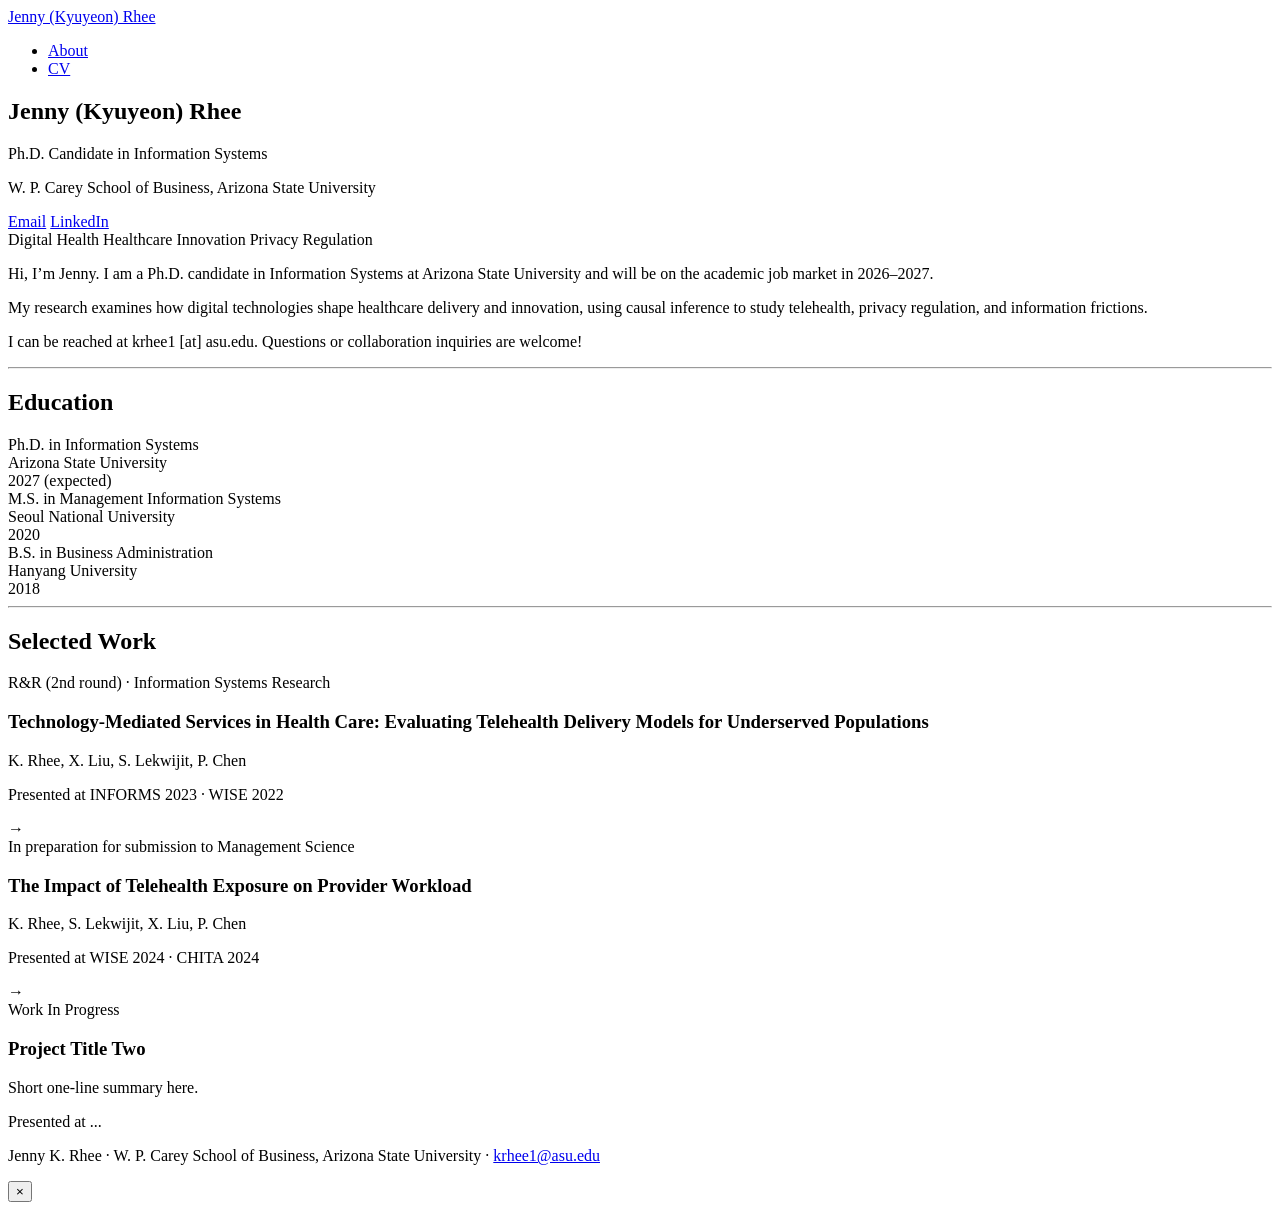
==== index.html @ c5460b73 "Update index.html update bio and contact" ====
<!DOCTYPE html>
<html lang="en">
<head>
  <meta charset="UTF-8" />
  <meta name="viewport" content="width=device-width, initial-scale=1.0" />
  <title>Jenny (Kyuyeon) Rhee</title>
  <meta name="description" content="Ph.D. candidate in Information Systems at Arizona State University. Research on digital health, causal inference, and healthcare innovation.">
  <link rel="preconnect" href="https://fonts.googleapis.com">
  <link rel="preconnect" href="https://fonts.gstatic.com" crossorigin>
  <link href="https://fonts.googleapis.com/css2?family=Inter+Tight:wght@400;500;600&display=swap" rel="stylesheet">
  <link rel="stylesheet" href="css/style.css" />
</head>



<body>

<!-- Navigation -->
<nav>
  <div class="nav-inner">
    <a href="index.html" class="nav-brand">Jenny (Kyuyeon) Rhee</a>
    <ul class="nav-links">
      <li><a href="index.html">About</a></li>
      <!-- <li><a href="research.html">Research</a></li> -->
      <li><a href="cv.html">CV</a></li>
    </ul>
  </div>
</nav>



<!-- Main Content -->
<main class="page-content">
  <div class="container">

    <!-- About -->
    <section class="home-hero fade-in" id="about">

      <!-- <div class="home-photo">
        <img src="not_yet.jpg" alt="Jenny" />
      </div> -->

      <div class="home-info">
        <h1>Jenny (Kyuyeon) Rhee</h1>
        <p class="title">Ph.D. Candidate in Information Systems</p>
        <p class="affiliation">W. P. Carey School of Business, Arizona State University</p>

        <div class="contact-links">
          <a href="mailto:krhee1@asu.edu"  target="_blank" rel="noopener noreferrer">Email</a>
	 <a href="https://www.linkedin.com/in/kyuyeon-jenny-rhee-9946321b9/" target="_blank" rel="noopener noreferrer">LinkedIn</a>
          <!-- <a href="https://scholar.google.com/" target="_blank" rel="noopener noreferrer">Google Scholar</a> -->
        </div>

	<div class="topic-chips">
	  <span class="chip">Digital Health</span>
	  <span class="chip">Healthcare Innovation</span>
	  <span class="chip">Privacy Regulation</span>
	</div>

        <p class="bio">
			Hi, I’m Jenny. I am a Ph.D. candidate in Information Systems at Arizona State University and will be on the academic job market in 2026–2027. 
        </p>

        <p class="bio">
			My research examines how digital technologies shape healthcare delivery and innovation, using causal inference to study telehealth, privacy regulation, and information frictions.
        </p>

        <p class="contact-note">I can be reached at krhee1 [at] asu.edu. Questions or collaboration inquiries are welcome!
        </p>

      </div>
     </section>

     <hr class="section-divider">

   <!-- Education -->
   <section class="education fade-in" id="education" style="animation-delay: 0.15s;">

   	<h2>Education</h2>

	<div class="edu-item">
	  <div class="edu-main">
	    <div class="edu-degree">Ph.D. in Information Systems</div>
	    <div class="edu-school">Arizona State University</div>
	  </div>
	  <div class="edu-year">2027 (expected)</div>
	</div>

	<div class="edu-item">
	  <div class="edu-main">
	    <div class="edu-degree">M.S. in Management Information Systems</div>
	    <div class="edu-school">Seoul National University</div>
	  </div>
	  <div class="edu-year">2020</div>
	</div>

	<div class="edu-item">
	  <div class="edu-main">
	    <div class="edu-degree">B.S. in Business Administration</div>
	    <div class="edu-school">Hanyang University</div>
	  </div>
	  <div class="edu-year">2018</div>
	</div>
   </section>
   <hr class="section-divider">


   <!--Selected Work-->

   <section class="selected-work fade-in" id="research" style="animation-delay: 0.3s;">
	<h2>Selected Work</h2>

	<div class="project-grid">
	
	  <article 
	    class="project-card"
	    tabindex="0"
	    role="button"
	    data-topline="R&amp;R (2nd round) · Information Systems Research"
	    data-title="Technology-Mediated Services in Health Care: Evaluating Telehealth Delivery Models for Underserved Populations"
	    data-authors="K. Rhee, X. Liu, S. Lekwijit, P. Chen"
	    data-venue="Presented at INFORMS 2023 · WISE 2022"
	    data-abstract="This study examines how telehealth delivery models affect access to care and protocol adherence in underserved populations. While prior research reports mixed evidence on telehealth’s effectiveness, we argue that these inconsistencies arise because telehealth is not a single intervention but implemented through distinct service configurations that address different barriers. Drawing on the theoretical framework of digital economics, we conceptualize telehealth as a technology-mediated service that can reshape key economic frictions, including search and verification, transportation, tracking, and setup costs. We focus on two widely adopted models—specialist-facilitated telehealth and remote telehealth—and theorize that each addresses different subsets of these frictions, leading to distinct effects on care access and protocol adherence across settings. Using panel data from U.S. Community Health Centers (CHCs) on mental health services, we document three findings. First, adoption of the specialist-facilitated model increases access to mental health care, measured by patients served and total visits, particularly in areas with greater clinical need. Second, remote telehealth does not, on average, increase access but does improve adherence to standardized depression screening and follow-up protocols. These gains reflect more reliable screening and documentation rather than increased utilization. Third, the effects of both models vary across locations characterized by different frictions. Specialist-facilitated telehealth is most effective where search and verification frictions are high; remote telehealth is limited where patient-side setup costs are high, but more effective where transportation barriers and documentation frictions are greater. These findings advance a model-specific perspective on telehealth’s effects, extend the digital economics framework to technology-mediated services, and demonstrate that the effectiveness of digital health interventions depends on how delivery models interact with underlying cost environments."
	  >
	    <div class="project-topline">R&amp;R (2nd round) · Information Systems Research</div>
	      <h3>Technology-Mediated Services in Health Care: Evaluating Telehealth Delivery Models for Underserved Populations</h3>
	    <div class="project-authors">K. Rhee, X. Liu, S. Lekwijit, P. Chen</div>
	      <p class="project-venue">Presented at INFORMS 2023 · WISE 2022</p>
<div class="project-hint">→</div>
	  </article>

	  <article 
	    class="project-card"
	    tabindex="0"
	    role="button"
	    data-topline="In preparation for submission to Management Science"
	    data-title="The Impact of Telehealth Exposure on Provider Workload"
	    data-authors="K. Rhee, S. Lekwijit, X. Liu, P. Chen"
	    data-venue="Presented at WISE 2024 · CHITA 2024"
	    data-abstract="Telehealth is often introduced with the expectation that it will alleviate pressure on in-person care. In practice, however, it may reorganize how clinical work is generated and distributed across providers. Prior research suggests that video visits increase downstream utilization, yet their implications for provider workload remain poorly understood, particularly in settings where telehealth is delivered by a separate care team. We examine how telehealth affects in-person provider workload along three dimensions: volume, variability, and complexity. We analyze data from a large health system that introduced a centralized telehealth program staffed by a dedicated virtual care team, in which in-person providers are indirectly exposed through changes in their patient panels’ care-seeking behavior. Guided by a queuing-based framework, we conceptualize telehealth as a front-end entry point that reshapes arrivals to the in-person care queue and estimate causal effects using a two-stage least squares approach exploiting variation in telehealth eligibility. We find that telehealth reorganizes in-person provider workload. First, telehealth exposure increases in-person visit volume. Second, it alters the temporal structure of demand by increasing the likelihood of capacity exceedance and concentrating demand in high-load periods. Third, telehealth shifts the composition of in-person care toward higher-comorbidity patients without increasing visit-level service intensity. These findings show that telehealth does not simply substitute for in-person care or uniformly increase workload. Instead, it reconfigures patient flows across channels, increasing volume, concentrating demand in peak periods, and shifting case mix toward more complex patients, with implications for capacity planning and workforce management in hybrid care delivery systems."
	  >
	    <div class="project-topline">In preparation for submission to Management Science</div>
<h3>The Impact of Telehealth Exposure on Provider Workload</h3>
	    <div class="project-authors">K. Rhee, S. Lekwijit, X. Liu, P. Chen</div>
<p class="project-venue">Presented at WISE 2024 · CHITA 2024</p>
<div class="project-hint">→</div>
	  </article>

	  <article 
	    class="project-card"
	    tabindex="0"
	    role="button"
	    data-topline="Work In Progress"
	    data-title="Project Title Three"
	    data-desc="Short one-line summary here."
	    data-venue="Presented at ..."
	    data-abstract="여기에 긴 초록을 넣어야한다."
	  >
	    <div class="project-topline">Work In Progress</div>
<h3>Project Title Two</h3>
<p class="project-desc">Short one-line summary here.</p>
<p class="project-venue">Presented at ...</p>
	  </article>



	</div>
   </section>

  </div>
</main>

<!-- Footer -->
<footer>
  <div class="container">
    <p>
      Jenny K. Rhee · W. P. Carey School of Business, Arizona State University ·
      <a href="mailto:krhee1@asu.edu">krhee1@asu.edu</a>
    </p>
  </div>
</footer>

<div class="modal" id="projectModal" aria-hidden="true">
  <div class="modal-backdrop" data-close></div>

  <div class="modal-content" role="dialog" aria-modal="true" aria-labelledby="modalTitle">
    <button class="modal-close" type="button" data-close>&times;</button>

    <div class="project-topline" id="modalTopline"></div>
    <h3 id="modalTitle"></h3>
    <p class="project-desc" id="modalDesc"></p>
    <p class="project-venue" id="modalVenue"></p>
    <div class="modal-abstract" id="modalAbstract"></div>
  </div>
</div>


<script>
  window.addEventListener("load", () => {
    window.scrollTo(0, 0);
  });

  const modal = document.getElementById("projectModal");
  const modalTopline = document.getElementById("modalTopline");
  const modalTitle = document.getElementById("modalTitle");
  const modalDesc = document.getElementById("modalDesc");
  const modalVenue = document.getElementById("modalVenue");
  const modalAbstract = document.getElementById("modalAbstract");

  function openModal(card) {
    modalTopline.textContent = card.dataset.topline || "";
    modalTitle.textContent = card.dataset.title || "";
    modalDesc.textContent = card.dataset.desc || "";
    modalVenue.textContent = card.dataset.venue || "";
    modalAbstract.textContent = card.dataset.abstract || "";

    modal.classList.add("open");
    document.body.classList.add("modal-open");
    modal.setAttribute("aria-hidden", "false");
  }

  function closeModal() {
    modal.classList.remove("open");
    document.body.classList.remove("modal-open");
    modal.setAttribute("aria-hidden", "true");
  }

  document.querySelectorAll(".project-card").forEach((card) => {
    card.addEventListener("click", () => openModal(card));
    card.addEventListener("keydown", (e) => {
      if (e.key === "Enter" || e.key === " ") {
        e.preventDefault();
        openModal(card);
      }
    });
  });

  modal.addEventListener("click", (e) => {
    if (e.target.hasAttribute("data-close")) closeModal();
  });

  document.addEventListener("keydown", (e) => {
    if (e.key === "Escape" && modal.classList.contains("open")) {
      closeModal();
    }
  });
</script>

<script>
  const observer = new IntersectionObserver((entries) => {
    entries.forEach((entry) => {
      if (entry.isIntersecting) {
        entry.target.classList.add("visible");
        observer.unobserve(entry.target);
      }
    });
  }, {
    threshold: 0.15
  });

  document.querySelectorAll(".fade-in").forEach((el) => {
    observer.observe(el);
  });
</script>

</body>
</html>
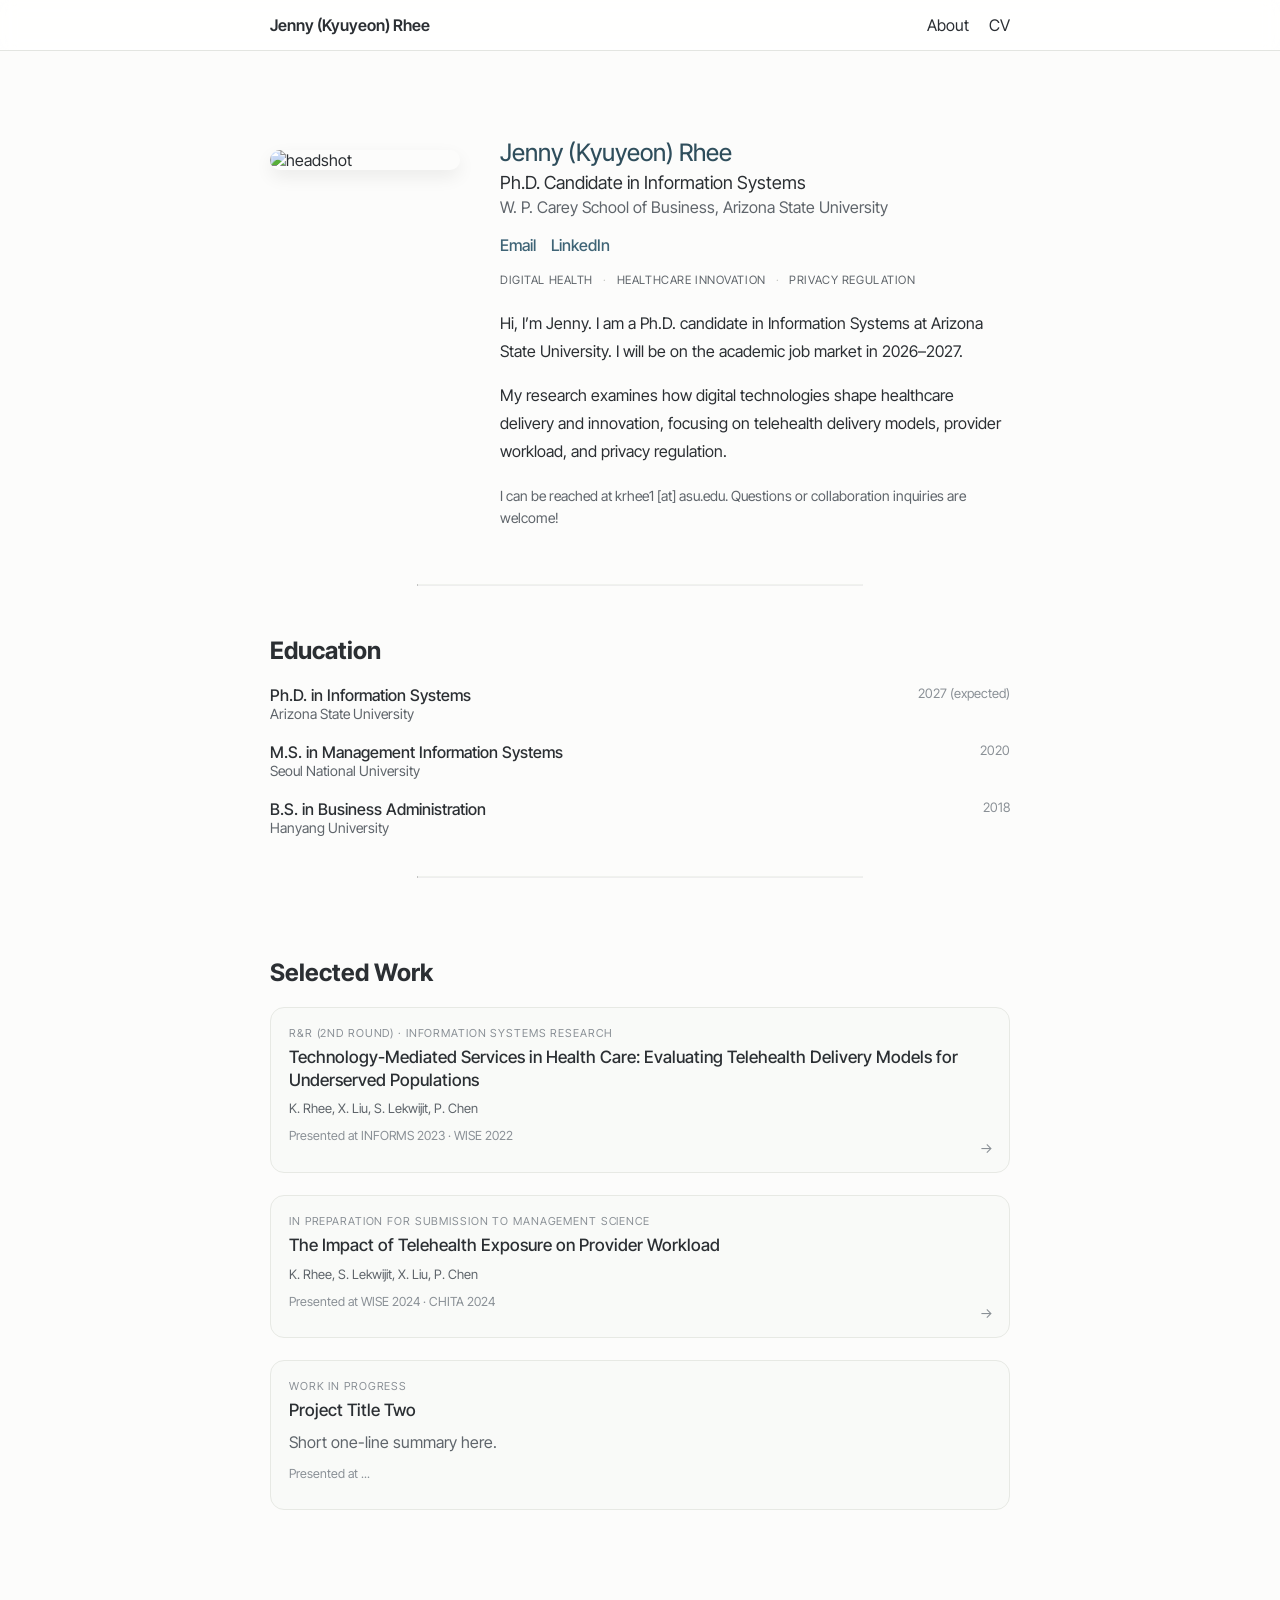
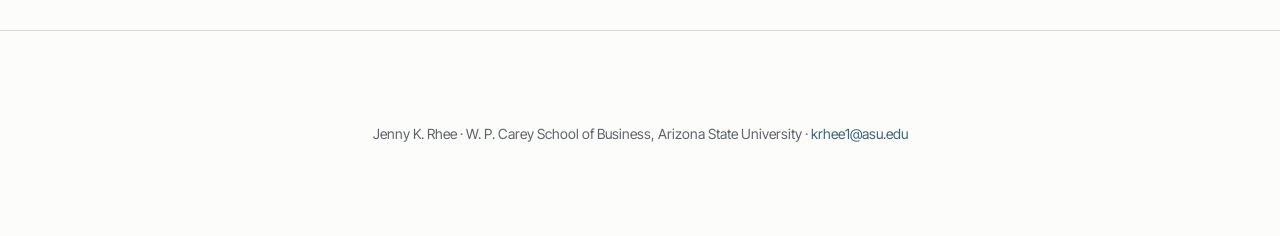
==== commit 37e0e4bb: "Update index.html" ====
--- a/index.html
+++ b/index.html
@@ -36,9 +36,9 @@
     <!-- About -->
     <section class="home-hero fade-in" id="about">
 
-      <!-- <div class="home-photo">
-        <img src="not_yet.jpg" alt="Jenny" />
-      </div> -->
+      <div class="home-photo">
+        <img src="rhee_headshot.jpg" alt="headshot" />
+      </div>
 
       <div class="home-info">
         <h1>Jenny (Kyuyeon) Rhee</h1>
@@ -58,11 +58,11 @@
 	</div>
 
         <p class="bio">
-			Hi, I’m Jenny. I am a Ph.D. candidate in Information Systems at Arizona State University and will be on the academic job market in 2026–2027. 
+			Hi, I’m Jenny. I am a Ph.D. candidate in Information Systems at Arizona State University. I will be on the academic job market in 2026–2027. 
         </p>
 
         <p class="bio">
-			My research examines how digital technologies shape healthcare delivery and innovation, using causal inference to study telehealth, privacy regulation, and information frictions.
+			My research examines how digital technologies shape healthcare delivery and innovation, focusing on telehealth delivery models, provider workload, and privacy regulation.
         </p>
 
         <p class="contact-note">I can be reached at krhee1 [at] asu.edu. Questions or collaboration inquiries are welcome!
@@ -147,7 +147,7 @@
 	  </article>
 
 	  <article 
-	    class="project-card"
+	    class="project-card disabled"
 	    tabindex="0"
 	    role="button"
 	    data-topline="Work In Progress"
@@ -225,7 +225,7 @@
     modal.setAttribute("aria-hidden", "true");
   }
 
-  document.querySelectorAll(".project-card").forEach((card) => {
+  document.querySelectorAll(".project-card:not(.disabled)").forEach((card) => {
     card.addEventListener("click", () => openModal(card));
     card.addEventListener("keydown", (e) => {
       if (e.key === "Enter" || e.key === " ") {
--- a/css/style.css
+++ b/css/style.css
@@ -0,0 +1,556 @@
+:root {
+  --section-spacing: 64px;
+
+  /* Base */
+  --color-bg: #FCFCFB;
+  --color-surface: #FFFFFF;
+  --color-surface-muted: #F9FAF8;
+
+  /* Text */
+  --color-text: #2B2F33;
+  --color-text-muted: #5F656B;
+  --color-text-subtle: #8A9096;
+
+  /* Accent */
+  --color-accent: #3F6476;
+  --color-accent-strong: #2F4E5C;
+
+  /* Borders */
+  --color-border: #E3E5E1;
+  --color-border-soft: #E7E9E4;
+  --color-border-subtle: #F0F2EE;
+
+  /* Effects */
+  --color-overlay: rgba(0, 0, 0, 0.35);
+}
+
+body {
+  margin: 0;
+  font-family: 'Inter Tight', -apple-system, BlinkMacSystemFont, 'Segoe UI', Roboto, sans-serif;
+  color: var(--color-text);
+  background-color: var(--color-bg);
+  padding-top: 70px;
+}
+
+.container {
+  width: min(740px, calc(100% - 48px));
+  margin: 0 auto;
+  padding: 60px 24px;
+}
+
+
+section {
+  margin-top: var(--section-spacing);
+}
+
+section:first-of-type {
+  margin-top: 0;
+}
+
+
+/* Navigation */
+nav {
+  top: 0;
+  width: 100%;
+
+  position: fixed;
+
+  backdrop-filter: blur(8px);
+  background-color: rgba(255, 255, 255, 0.8);
+
+  border-bottom: 1px solid var(--color-border);
+  z-index: 1000;
+}
+
+.nav-inner {
+  width: min(740px, calc(100% - 40px));
+  margin: 0 auto;
+  display: flex;
+  justify-content: space-between;
+  align-items: center;
+  padding: 15px 20px;
+}
+
+.nav-brand {
+  color: #2B2F33;
+  text-decoration: none;
+  font-weight: 600;
+}
+
+.nav-links {
+  list-style: none;
+  display: flex;
+  gap: 20px;
+  margin: 0;
+  padding: 0;
+}
+
+.nav-links a {
+  color: #2B2F33;
+  text-decoration: none;
+}
+
+.nav-links a,
+.contact-links a {
+  transition: color 0.2s ease;
+}
+
+.nav-links a:hover {
+  color: var(--color-accent);
+}
+
+
+section {
+  margin-top: 80px;
+}
+
+section:first-of-type {
+  margin-top: 0;
+}
+
+/* Hero Section */
+.home-hero {
+  display: flex;
+  gap: 40px;
+  align-items: flex-start;
+}
+
+.home-photo {
+  flex: 0 0 160px;
+  transform: translateY(20px);
+}
+
+.home-photo img {
+  width: 190px;
+  display: block;
+  border-radius: 16px;
+  box-shadow: 0 7px 18px rgba(0,0,0,0.07);
+}
+
+.home-info {
+  padding-top: 8px;  
+}
+
+.home-info h1 {
+  margin-top: 0;
+  margin-bottom: 5px;
+  font-weight: 450;
+  color: var(--color-accent-strong);
+}
+
+.title {
+  margin: 0;
+  font-size: 18px;
+}
+
+.affiliation {
+  margin: 4px 0 12px;
+  color: var(--color-text-muted);
+}
+
+.job-market {
+  margin-top: 10px;
+  font-weight: 500;
+}
+
+.bio {
+  margin-top: 22px;
+  line-height: 1.75;
+  max-width: none;
+}
+
+.bio + .bio {
+  margin-top: 14px;
+}
+
+.contact-note {
+  margin-top: 20px;
+  font-size: 14px;
+  color: var(--color-text-muted);
+  line-height: 1.6;
+}
+
+/* Buttons / Links */
+.contact-links {
+  margin-top: 18px;
+  display: flex;
+  gap: 15px;
+}
+
+.contact-links a {
+  text-decoration: none;
+  color: #3F6476;
+  font-weight: 500;
+}
+
+.contact-links a:hover {
+  text-decoration: underline;
+}
+
+/* Sections */
+
+.home-section h2 {
+  color: #3F6476;
+  font-weight: 500;
+  position: relative;
+}
+
+.home-section h2::after {
+  content: "";
+  display: block;
+  width: 32px;
+  height: 2px;
+  background: #DDE5EA;
+  margin-top: 6px;
+}
+
+/* Research */
+.research-item {
+  line-height: 1.6;
+}
+
+.research-summary {
+  margin-top: 10px;
+  color: #4A4F55;
+}
+
+
+.section-divider {
+  width: 60%;
+  margin: 40px auto;
+  border-top: 1px solid var(--color-border-subtle);
+}
+
+/* Footer */
+footer {
+  margin-top: 60px;
+  padding: 20px;
+  text-align: center;
+  font-size: 14px;
+  color: var(--color-text-muted);
+  border-top: 1px solid #D8DAD6;
+}
+
+footer a {
+  color: #3F6476;
+  text-decoration: none;
+}
+
+footer a:hover {
+  text-decoration: underline;
+}
+
+/* Responsive */
+@media (max-width: 768px) {
+  .home-hero {
+    flex-direction: column;
+    align-items: center;
+  }
+
+  .home-photo img {
+    width: 150px;
+  }
+
+  .nav-links {
+    flex-direction: column;
+    gap: 10px;
+  }
+}
+
+/* Animations */
+.fade-in {
+  opacity: 0;
+  transform: translateY(10px);
+  transition: opacity 0.8s ease, transform 0.8s ease;
+}
+
+.fade-in.visible {
+  opacity: 1;
+  transform: translateY(0);
+}
+
+@keyframes fadeIn {
+  to {
+    opacity: 1;
+    transform: translateY(0);
+  }
+}
+
+.topic-chips {
+  margin-top: 18px;
+  display: flex;
+  flex-wrap: wrap;
+  gap: 10px;
+}
+
+.chip {
+  font-size: 11.5px;
+  letter-spacing: 0.05em;
+  text-transform: uppercase;
+  color: #5F656B;
+}
+
+.chip::after {
+  content: "·";
+  margin-left: 10px;
+  color: #C5C8C3;
+}
+
+.chip:last-child::after {
+  content: "";
+}
+
+.education {
+  margin-top: 50px;
+}
+
+.edu-item {
+  display: flex;
+  justify-content: space-between;
+  align-items: flex-start;
+  margin-bottom: 20px;
+}
+
+.edu-main {
+  max-width: 75%;
+}
+
+.edu-degree {
+  font-weight: 500;
+}
+
+.edu-school {
+  font-size: 14px;
+  color: #5F656B;
+}
+
+.edu-year {
+  font-size: 13px;
+  color: var(--color-text-subtle);
+  white-space: nowrap;
+  margin-left: 20px;
+}
+
+.project-grid {
+  display: grid;
+  grid-template-columns: 1fr;
+  gap: 22px;
+}
+
+.project-card {
+  position: relative;
+
+  padding: 18px 18px 16px;
+
+  border: 1px solid var(--color-border-soft);
+  border-radius: 14px;
+
+  background: var(--color-surface-muted);
+  cursor: pointer;
+  transition: transform 0.2s ease, border-color 0.2s ease, box-shadow 0.2s ease;
+
+
+}
+
+.project-card:hover {
+  transform: translateY(-3px);
+  border-color: #C9D2D8;
+  box-shadow: 0 10px 30px rgba(0, 0, 0, 0.06);
+}
+
+.project-card:focus {
+  outline: none;
+}
+
+.project-card:focus-visible {
+  outline: 2px solid var(--color-accent);
+  outline-offset: 3px;
+}
+
+.project-topline {
+  font-size: 11px;
+  letter-spacing: 0.08em;
+  text-transform: uppercase;
+  color: var(--color-text-subtle);
+  margin-bottom: 6px;
+}
+
+.project-authors {
+  font-size: 13px;
+  line-height: 1.45;
+  color: var(--color-text-muted);
+  margin-bottom: 4px;
+}
+
+.project-card h3 {
+  margin: 0 0 8px 0;
+  font-size: 17px;
+  font-weight: 500;
+  line-height: 1.35;
+  color: var(--color-text);
+}
+.project-desc {
+  margin: 0;
+  line-height: 1.6;
+  color: var(--color-text-muted);
+}
+
+.project-card:hover .project-action {
+  color: #6B7C8F;
+}
+
+.project-venue {
+  margin-top: 10px;
+  font-size: 12.5px;
+  color: var(--color-text-subtle);
+}
+
+.project-action {
+  display: none;
+}
+
+.project-hint {
+  position: absolute;
+  right: 16px;
+  bottom: 16px;
+  font-size: 14px;
+  color: var(--color-text-subtle);
+  transition: transform 0.2s ease, color 0.2s ease;
+}
+
+.project-card:hover .project-hint {
+  transform: translateX(3px);
+  color: var(--color-accent);
+}
+
+.modal {
+  position: fixed;
+  inset: 0;
+  z-index: 999;
+
+  opacity: 0;
+  visibility: hidden;
+  pointer-events: none;
+  transition: opacity 0.25s ease, visibility 0.25s ease;
+}
+
+.modal.open {
+  opacity: 1;
+  visibility: visible;
+  pointer-events: auto;
+}
+
+.modal-backdrop {
+  position: absolute;
+  inset: 0;
+  background: var(--color-overlay);
+  opacity: 0;
+  transition: opacity 0.25s ease;
+}
+
+.modal.open .modal-backdrop {
+  opacity: 1;
+
+}
+
+
+.modal-content {
+  position: relative;
+  max-width: 760px;
+  width: calc(100% - 32px);
+  max-height: 85vh;
+  overflow: auto;
+  margin: 7vh auto 0;
+  background: var(--color-surface-muted);
+  border: 1px solid var(--color-border-soft);
+  border-radius: 18px;
+  padding: 30px 32px 28px;
+  box-shadow:
+    0 10px 26px rgba(0, 0, 0, 0.10),
+    0 24px 70px rgba(0, 0, 0, 0.16);
+
+  transform: translateY(14px) scale(0.98);
+  opacity: 0;
+  transition: transform 0.25s ease, opacity 0.25s ease;
+}
+
+.modal-content .project-topline {
+  font-size: 11px;
+  letter-spacing: 0.10em;
+  color: var(--color-text-subtle);
+  margin-bottom: 8px;
+}
+
+.modal-content h3 {
+  margin: 0 0 10px 0;
+  font-size: 22px;
+  font-weight: 600;
+  color: var(--color-text);
+  line-height: 1.3;
+}
+
+.modal-content .project-authors {
+  font-size: 14px;
+  color: var(--color-text-muted);
+  margin-bottom: 6px;
+}
+
+
+.modal-content .project-desc,
+.modal-content .project-venue {
+  font-size: 14px;
+  line-height: 1.65;
+}
+
+.modal-content .project-venue {
+  color: var(--color-text-subtle);
+  margin-top: 10px;
+}
+
+.modal-abstract {
+  margin-top: 18px;
+  padding-top: 16px;
+  border-top: 1px solid var(--color-border-soft);
+  line-height: 1.78;
+  font-size: 15px;
+  color: #3A4046;
+}
+
+.modal-close {
+  position: absolute;
+  top: 10px;
+  right: 10px;
+  width: 36px;
+  height: 36px;
+  border: 0;
+  border-radius: 999px;
+  background: transparent;
+  font-size: 28px;
+  line-height: 1;
+  cursor: pointer;
+  color: var(--color-text-muted);
+}
+
+.modal-close:hover {
+  background: rgba(63, 100, 118, 0.08);
+  color: var(--color-accent);
+}
+
+.modal-backdrop {
+  position: absolute;
+  inset: 0;
+  background: rgba(0, 0, 0, 0.28);
+  opacity: 0;
+  transition: opacity 0.25s ease;
+}
+
+.modal.open .modal-content {
+  transform: translateY(0) scale(1);
+  opacity: 1;
+}
+
+
+
+body.modal-open {
+  overflow: hidden;
+}
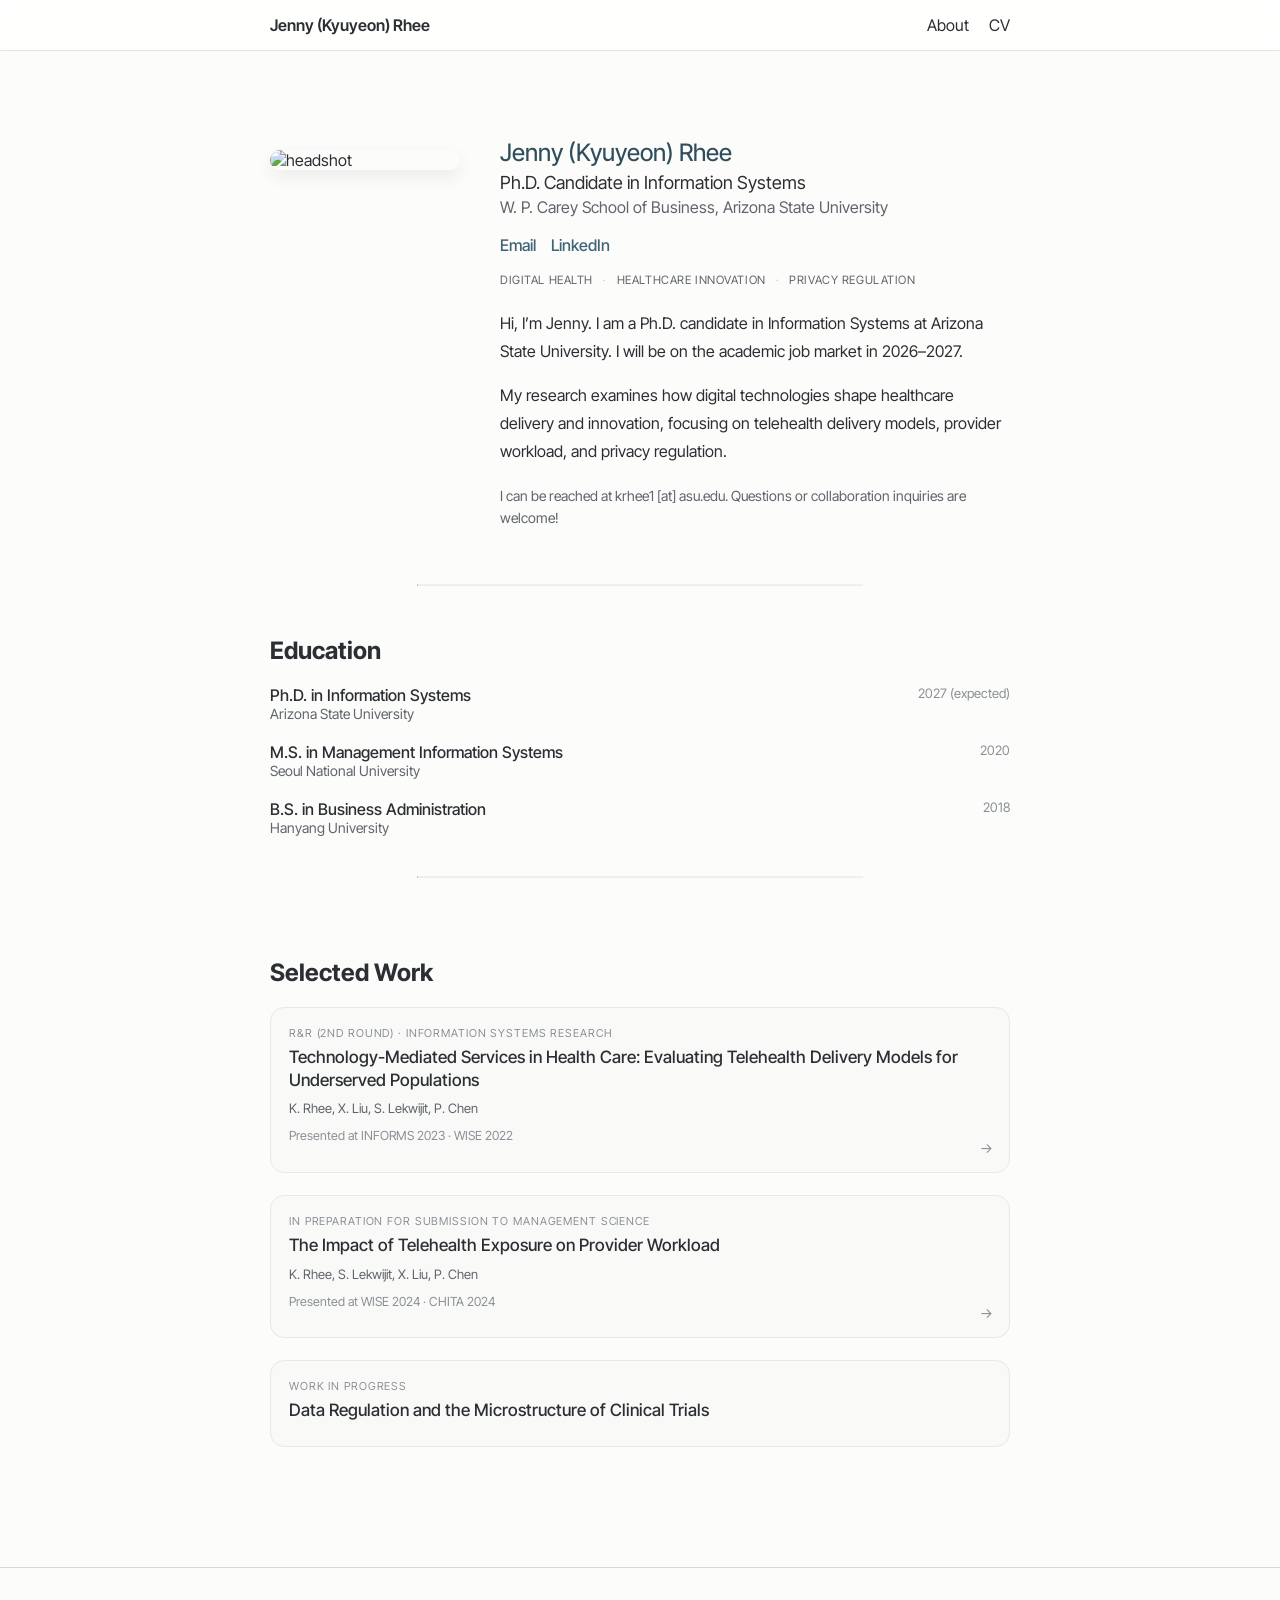
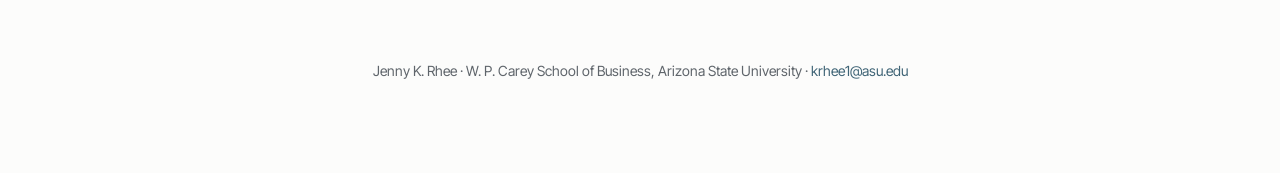
==== commit e114e803: "Update index.html" ====
--- a/index.html
+++ b/index.html
@@ -151,15 +151,11 @@
 	    tabindex="0"
 	    role="button"
 	    data-topline="Work In Progress"
-	    data-title="Project Title Three"
-	    data-desc="Short one-line summary here."
-	    data-venue="Presented at ..."
-	    data-abstract="여기에 긴 초록을 넣어야한다."
+	    data-title="Data Regulation and the Microstructure of Clinical Trials"
 	  >
+		  
 	    <div class="project-topline">Work In Progress</div>
-<h3>Project Title Two</h3>
-<p class="project-desc">Short one-line summary here.</p>
-<p class="project-venue">Presented at ...</p>
+<h3>Data Regulation and the Microstructure of Clinical Trials</h3>
 	  </article>
 
 
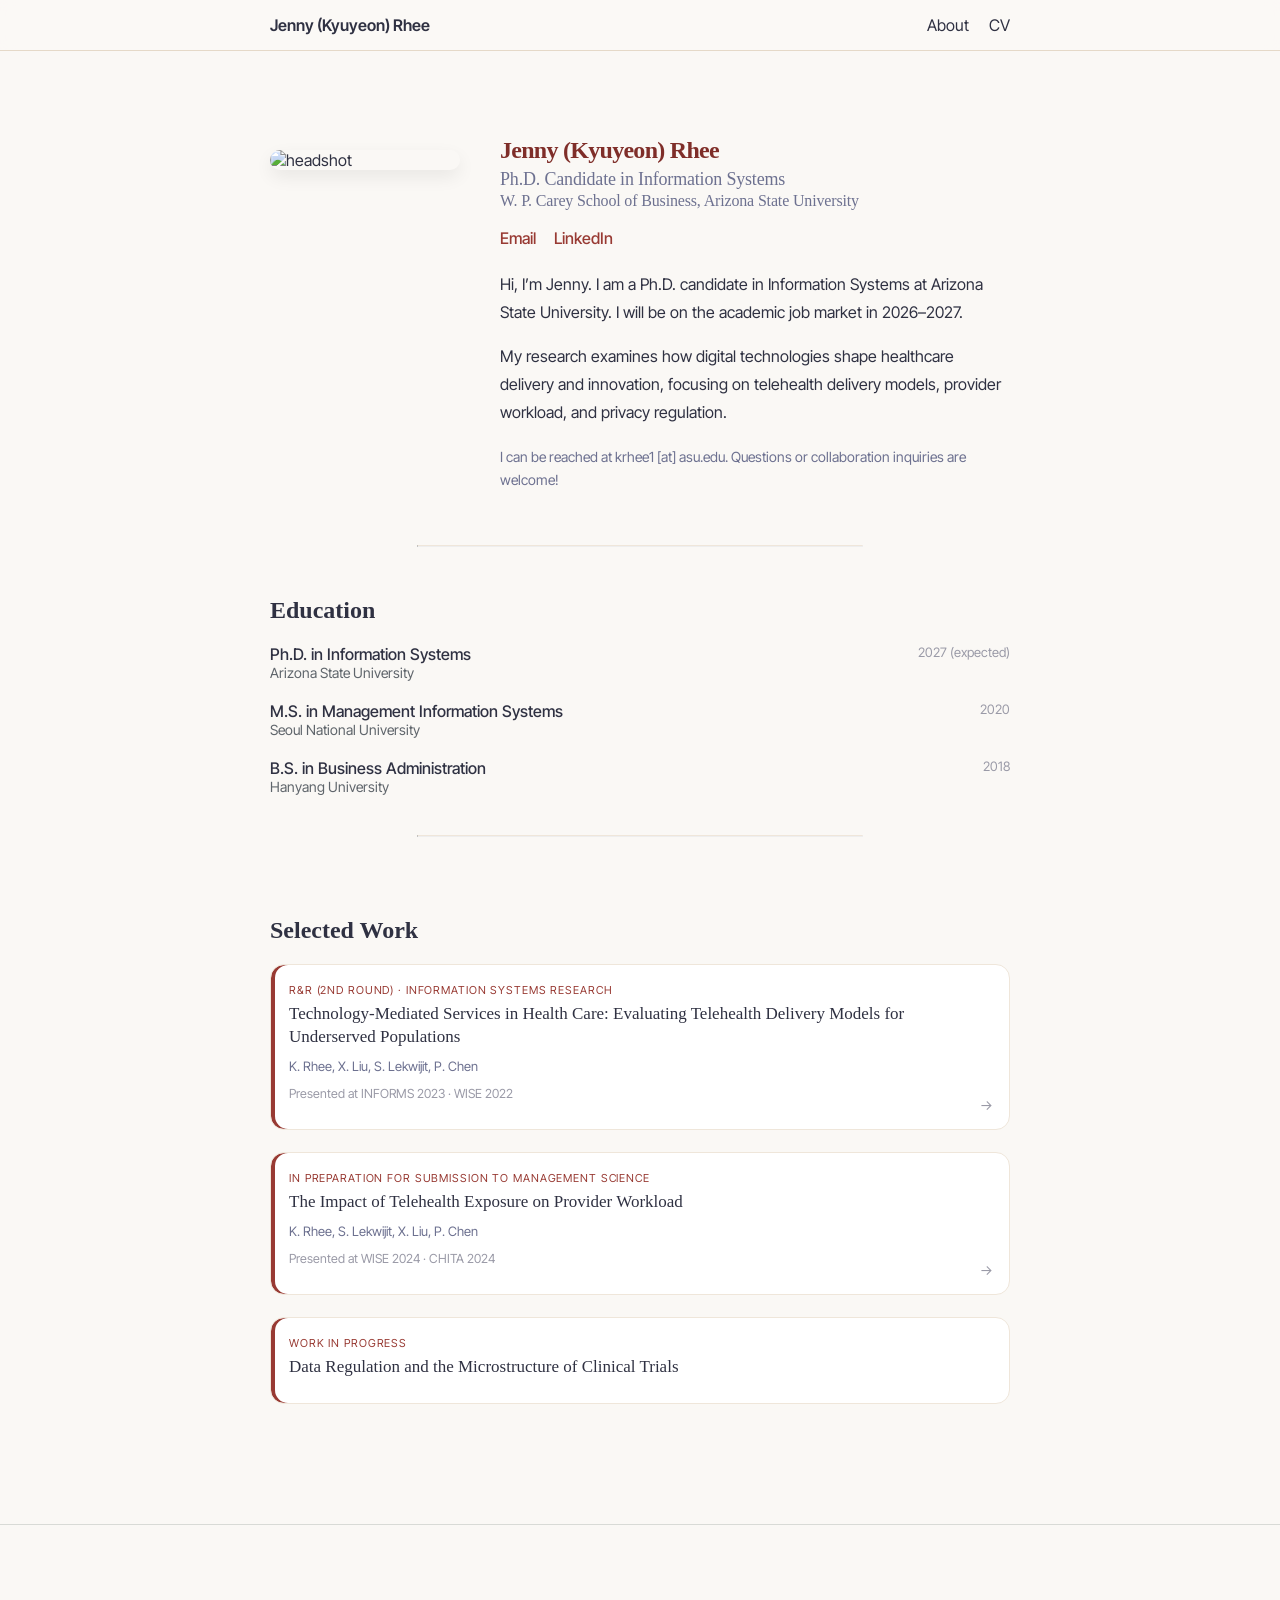
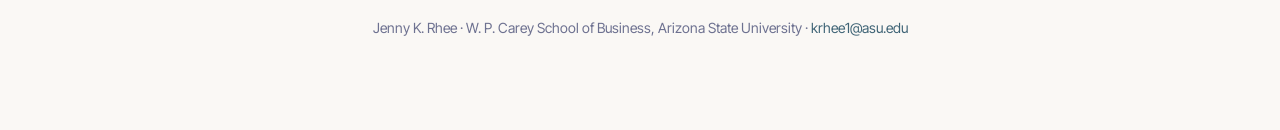
==== commit 0a91e408: "Update index.html" ====
--- a/index.html
+++ b/index.html
@@ -7,7 +7,7 @@
   <meta name="description" content="Ph.D. candidate in Information Systems at Arizona State University. Research on digital health, causal inference, and healthcare innovation.">
   <link rel="preconnect" href="https://fonts.googleapis.com">
   <link rel="preconnect" href="https://fonts.gstatic.com" crossorigin>
-  <link href="https://fonts.googleapis.com/css2?family=Inter+Tight:wght@400;500;600&display=swap" rel="stylesheet">
+  <link href="https://fonts.googleapis.com/css2?family=Inter+Tight:wght@400;500&family=EB+Garamond:wght@400;600&display=swap" rel="stylesheet">
   <link rel="stylesheet" href="css/style.css" />
 </head>
 
@@ -51,11 +51,11 @@
           <!-- <a href="https://scholar.google.com/" target="_blank" rel="noopener noreferrer">Google Scholar</a> -->
         </div>
 
-	<div class="topic-chips">
+	<!-- <div class="topic-chips">
 	  <span class="chip">Digital Health</span>
 	  <span class="chip">Healthcare Innovation</span>
 	  <span class="chip">Privacy Regulation</span>
-	</div>
+	</div> -->
 
         <p class="bio">
 			Hi, I’m Jenny. I am a Ph.D. candidate in Information Systems at Arizona State University. I will be on the academic job market in 2026–2027. 
--- a/css/style.css
+++ b/css/style.css
@@ -2,23 +2,23 @@
   --section-spacing: 64px;
 
   /* Base */
-  --color-bg: #FCFCFB;
+  --color-bg: #FAF8F5; /* warm ivory */
   --color-surface: #FFFFFF;
-  --color-surface-muted: #F9FAF8;
+  --color-surface-muted: #F7F4F0;
 
   /* Text */
-  --color-text: #2B2F33;
-  --color-text-muted: #5F656B;
-  --color-text-subtle: #8A9096;
+  --color-text: #2F3142; /* charcoal */
+  --color-text-muted: #6D7190; /* light charcoal */
+  --color-text-subtle: #9A9AA7; /* gray */
 
   /* Accent */
-  --color-accent: #3F6476;
-  --color-accent-strong: #2F4E5C;
+  --color-accent: #983A33; /* burgundy */
+  --color-accent-strong: #7F2E29;
 
   /* Borders */
-  --color-border: #E3E5E1;
-  --color-border-soft: #E7E9E4;
-  --color-border-subtle: #F0F2EE;
+  --color-border: #E5D9C8; /* soft beige */
+  --color-border-soft: #EFE6DA; /* milk beige */
+  --color-border-subtle: #EFE6DA;
 
   /* Effects */
   --color-overlay: rgba(0, 0, 0, 0.35);
@@ -31,7 +31,6 @@
   background-color: var(--color-bg);
   padding-top: 70px;
 }
-
 .container {
   width: min(740px, calc(100% - 48px));
   margin: 0 auto;
@@ -56,7 +55,7 @@
   position: fixed;
 
   backdrop-filter: blur(8px);
-  background-color: rgba(255, 255, 255, 0.8);
+  background-color: rgba(251, 249, 246, 0.88);
 
   border-bottom: 1px solid var(--color-border);
   z-index: 1000;
@@ -72,7 +71,7 @@
 }
 
 .nav-brand {
-  color: #2B2F33;
+  color: var(--color-text);
   text-decoration: none;
   font-weight: 600;
 }
@@ -86,7 +85,7 @@
 }
 
 .nav-links a {
-  color: #2B2F33;
+  color: var(--color-text);
   text-decoration: none;
 }
 
@@ -131,23 +130,35 @@
   padding-top: 8px;  
 }
 
+h1, h2, h3 {
+  font-family: 'Source Serif 4', Georgia, 'Times New Roman', serif;
+}
+
 .home-info h1 {
   margin-top: 0;
-  margin-bottom: 5px;
-  font-weight: 450;
+  margin-bottom: 6px;
+  font-family: 'Source Serif 4', Georgia, 'Times New Roman', serif;
+  font-weight: 600;
+  letter-spacing: -0.03em;   /* tighter horizontal spacing */
+  line-height: 1.05;
   color: var(--color-accent-strong);
 }
-
+.title,
+.affiliation {
+  font-family: 'Source Serif 4', Georgia, 'Times New Roman', serif;
+  font-weight: 400;
+  letter-spacing: -0.01em;
+  line-height: 1.15;
+  color: var(--color-text-muted);
+}
 .title {
   margin: 0;
   font-size: 18px;
-}
-
+  margin-bottom: 2px;
+}
 .affiliation {
-  margin: 4px 0 12px;
-  color: var(--color-text-muted);
-}
-
+  margin: 0 0 14px;
+}
 .job-market {
   margin-top: 10px;
   font-weight: 500;
@@ -174,16 +185,17 @@
 .contact-links {
   margin-top: 18px;
   display: flex;
-  gap: 15px;
-}
-
+  gap: 18px;
+}
 .contact-links a {
   text-decoration: none;
-  color: #3F6476;
+  color: var(--color-accent);
   font-weight: 500;
+  transition: color 0.2s ease, opacity 0.2s ease;
 }
 
 .contact-links a:hover {
+  color: var(--color-accent-strong);
   text-decoration: underline;
 }
 
@@ -287,13 +299,13 @@
   font-size: 11.5px;
   letter-spacing: 0.05em;
   text-transform: uppercase;
-  color: #5F656B;
+  color: var(--color-text-muted);
 }
 
 .chip::after {
   content: "·";
   margin-left: 10px;
-  color: #C5C8C3;
+  color: #C8BDAE;
 }
 
 .chip:last-child::after {
@@ -339,29 +351,32 @@
 
 .project-card {
   position: relative;
-
   padding: 18px 18px 16px;
-
   border: 1px solid var(--color-border-soft);
   border-radius: 14px;
-
-  background: var(--color-surface-muted);
+  background: var(--color-surface);
   cursor: pointer;
   transition: transform 0.2s ease, border-color 0.2s ease, box-shadow 0.2s ease;
-
-
-}
-
+  box-shadow: inset 4px 0 0 var(--color-accent);
+}
 .project-card:hover {
   transform: translateY(-3px);
-  border-color: #C9D2D8;
-  box-shadow: 0 10px 30px rgba(0, 0, 0, 0.06);
-}
-
+  border-color: #D8C7B3;
+  box-shadow:
+    inset 4px 0 0 var(--color-accent),
+    0 10px 30px rgba(0, 0, 0, 0.06);
+}
+.project-card.disabled {
+  cursor: default;
+}
+.project-card.disabled:hover {
+  transform: none;
+  box-shadow: none;
+  border-color: var(--color-border-soft);
+}
 .project-card:focus {
   outline: none;
 }
-
 .project-card:focus-visible {
   outline: 2px solid var(--color-accent);
   outline-offset: 3px;
@@ -371,7 +386,7 @@
   font-size: 11px;
   letter-spacing: 0.08em;
   text-transform: uppercase;
-  color: var(--color-text-subtle);
+  color: var(--color-accent);
   margin-bottom: 6px;
 }
 
@@ -461,7 +476,7 @@
   max-height: 85vh;
   overflow: auto;
   margin: 7vh auto 0;
-  background: var(--color-surface-muted);
+  background: var(--color-surface);
   border: 1px solid var(--color-border-soft);
   border-radius: 18px;
   padding: 30px 32px 28px;
@@ -476,11 +491,11 @@
 
 .modal-content .project-topline {
   font-size: 11px;
-  letter-spacing: 0.10em;
-  color: var(--color-text-subtle);
-  margin-bottom: 8px;
-}
-
+  letter-spacing: 0.12em;
+  text-transform: uppercase;
+  color: var(--color-accent-strong);
+  margin-bottom: 10px;
+}
 .modal-content h3 {
   margin: 0 0 10px 0;
   font-size: 22px;
@@ -532,7 +547,7 @@
 }
 
 .modal-close:hover {
-  background: rgba(63, 100, 118, 0.08);
+  background: rgba(154, 56, 50, 0.08);
   color: var(--color-accent);
 }
 
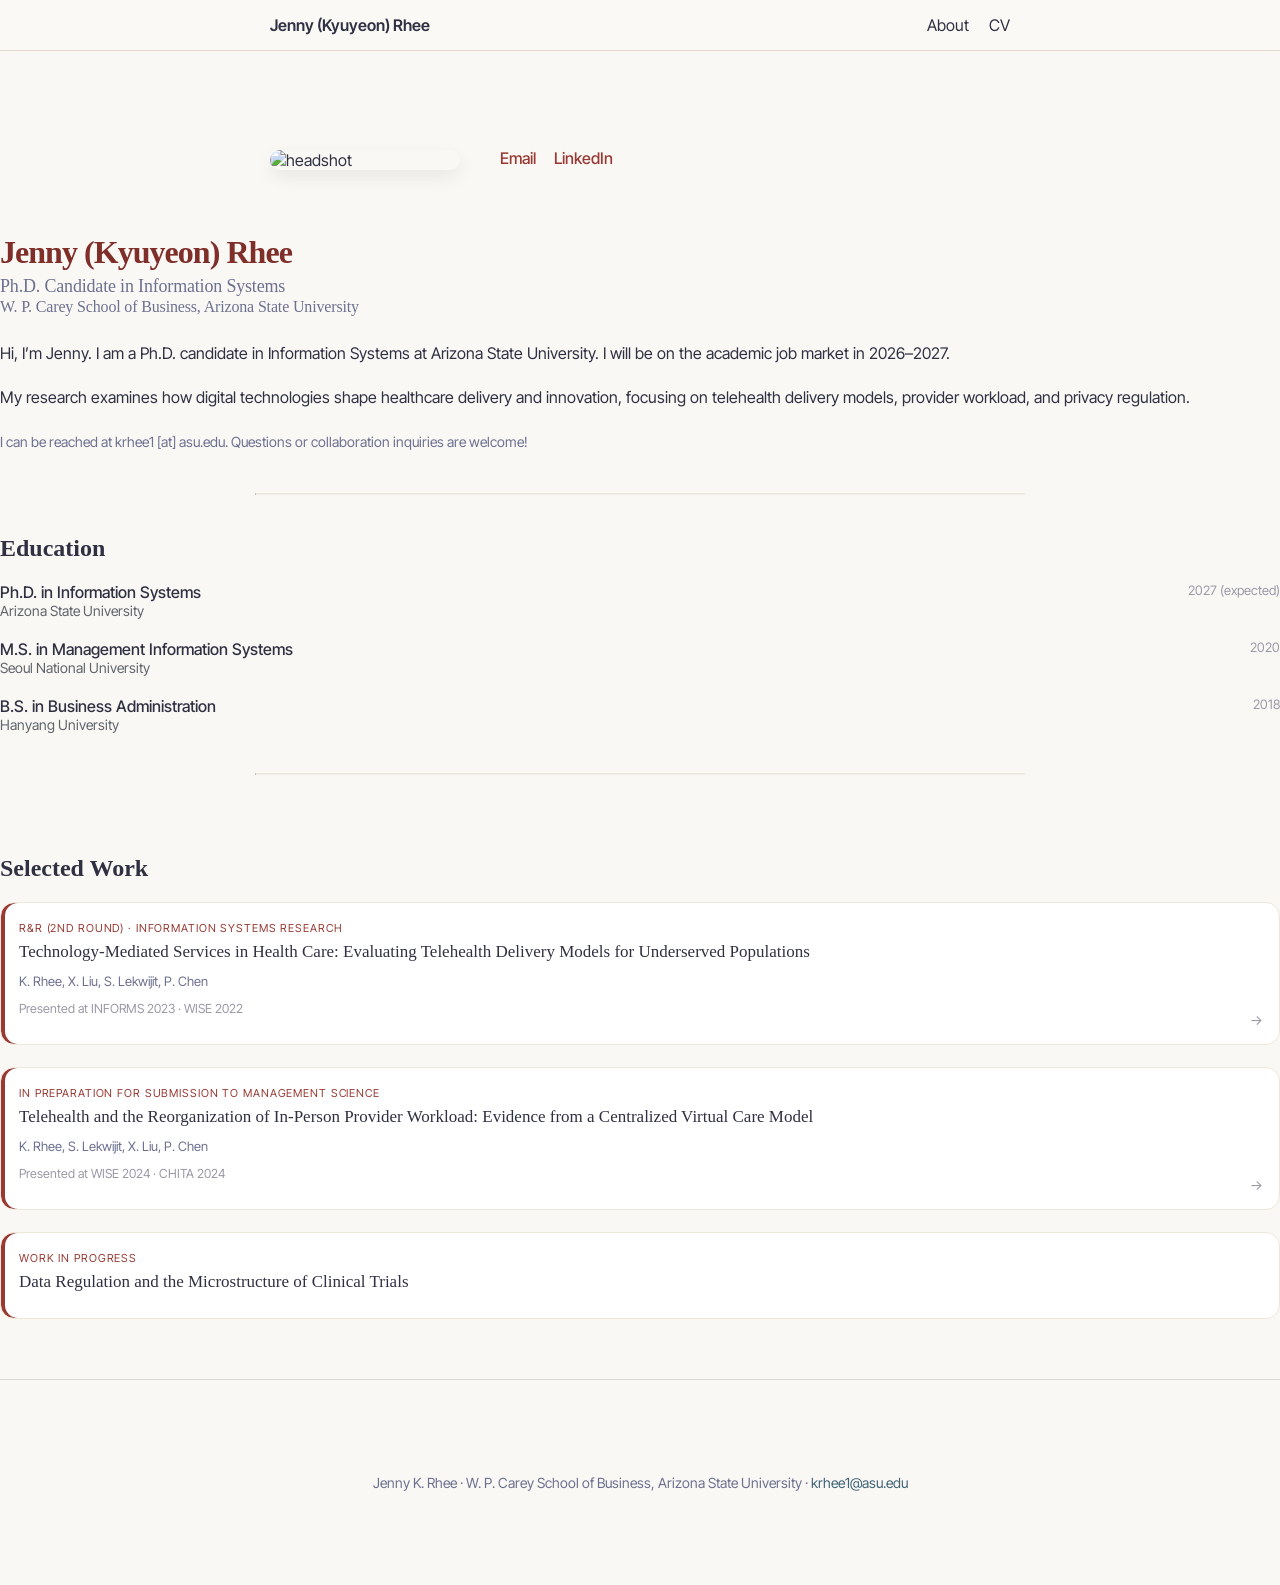
==== commit 768dae47: "Update index.html" ====
--- a/index.html
+++ b/index.html
@@ -40,16 +40,19 @@
         <img src="rhee_headshot.jpg" alt="headshot" />
       </div>
 
+        <div class="contact-links below-photo">
+          <a href="mailto:krhee1@asu.edu"  target="_blank" rel="noopener noreferrer">Email</a>
+	 <a href="https://www.linkedin.com/in/kyuyeon-jenny-rhee-9946321b9/" target="_blank" rel="noopener noreferrer">LinkedIn</a>
+          <!-- <a href="https://scholar.google.com/" target="_blank" rel="noopener noreferrer">Google Scholar</a> -->
+        </div>
+  	  </div>
+	
       <div class="home-info">
         <h1>Jenny (Kyuyeon) Rhee</h1>
         <p class="title">Ph.D. Candidate in Information Systems</p>
         <p class="affiliation">W. P. Carey School of Business, Arizona State University</p>
 
-        <div class="contact-links">
-          <a href="mailto:krhee1@asu.edu"  target="_blank" rel="noopener noreferrer">Email</a>
-	 <a href="https://www.linkedin.com/in/kyuyeon-jenny-rhee-9946321b9/" target="_blank" rel="noopener noreferrer">LinkedIn</a>
-          <!-- <a href="https://scholar.google.com/" target="_blank" rel="noopener noreferrer">Google Scholar</a> -->
-        </div>
+
 
 	<!-- <div class="topic-chips">
 	  <span class="chip">Digital Health</span>
@@ -134,13 +137,13 @@
 	    tabindex="0"
 	    role="button"
 	    data-topline="In preparation for submission to Management Science"
-	    data-title="The Impact of Telehealth Exposure on Provider Workload"
+	    data-title="Telehealth and the Reorganization of In-Person Provider Workload: Evidence from a Centralized Virtual Care Model"
 	    data-authors="K. Rhee, S. Lekwijit, X. Liu, P. Chen"
 	    data-venue="Presented at WISE 2024 · CHITA 2024"
 	    data-abstract="Telehealth is often introduced with the expectation that it will alleviate pressure on in-person care. In practice, however, it may reorganize how clinical work is generated and distributed across providers. Prior research suggests that video visits increase downstream utilization, yet their implications for provider workload remain poorly understood, particularly in settings where telehealth is delivered by a separate care team. We examine how telehealth affects in-person provider workload along three dimensions: volume, variability, and complexity. We analyze data from a large health system that introduced a centralized telehealth program staffed by a dedicated virtual care team, in which in-person providers are indirectly exposed through changes in their patient panels’ care-seeking behavior. Guided by a queuing-based framework, we conceptualize telehealth as a front-end entry point that reshapes arrivals to the in-person care queue and estimate causal effects using a two-stage least squares approach exploiting variation in telehealth eligibility. We find that telehealth reorganizes in-person provider workload. First, telehealth exposure increases in-person visit volume. Second, it alters the temporal structure of demand by increasing the likelihood of capacity exceedance and concentrating demand in high-load periods. Third, telehealth shifts the composition of in-person care toward higher-comorbidity patients without increasing visit-level service intensity. These findings show that telehealth does not simply substitute for in-person care or uniformly increase workload. Instead, it reconfigures patient flows across channels, increasing volume, concentrating demand in peak periods, and shifting case mix toward more complex patients, with implications for capacity planning and workforce management in hybrid care delivery systems."
 	  >
 	    <div class="project-topline">In preparation for submission to Management Science</div>
-<h3>The Impact of Telehealth Exposure on Provider Workload</h3>
+<h3>Telehealth and the Reorganization of In-Person Provider Workload: Evidence from a Centralized Virtual Care Model</h3>
 	    <div class="project-authors">K. Rhee, S. Lekwijit, X. Liu, P. Chen</div>
 <p class="project-venue">Presented at WISE 2024 · CHITA 2024</p>
 <div class="project-hint">→</div>
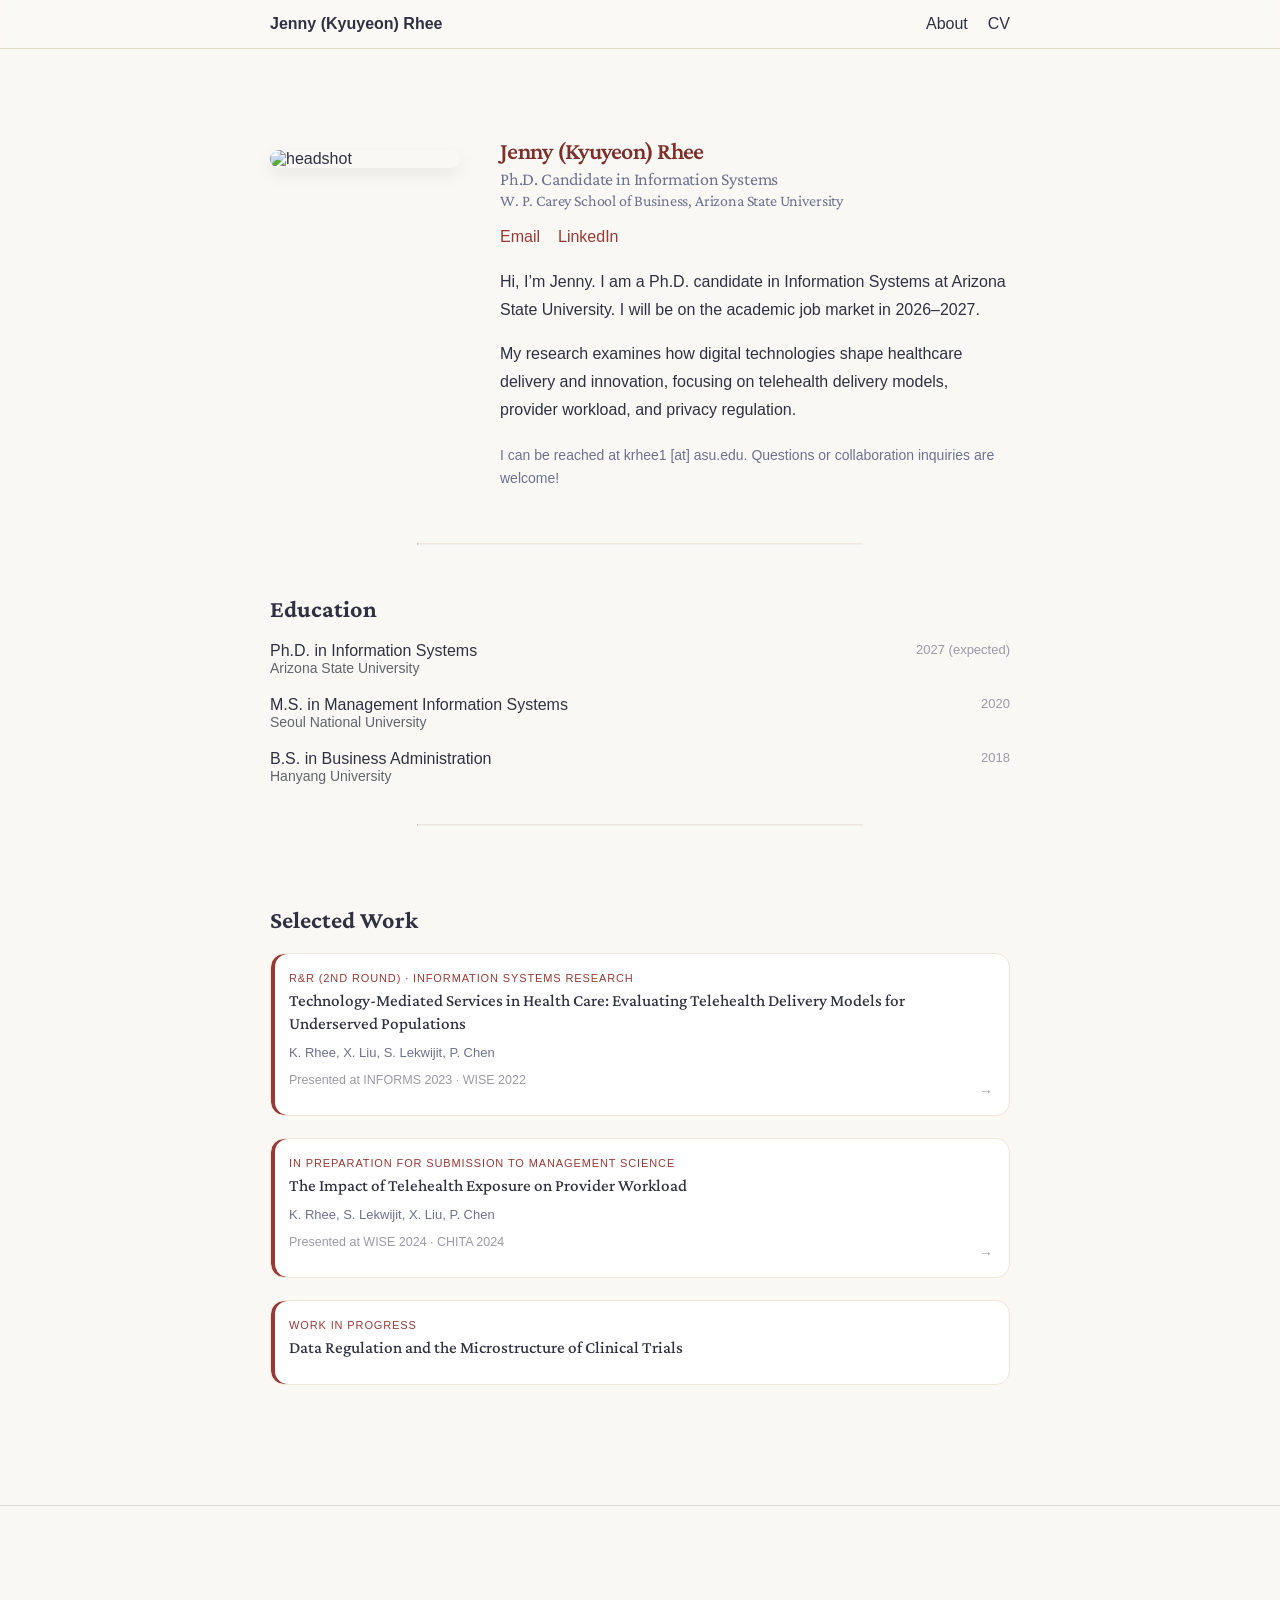
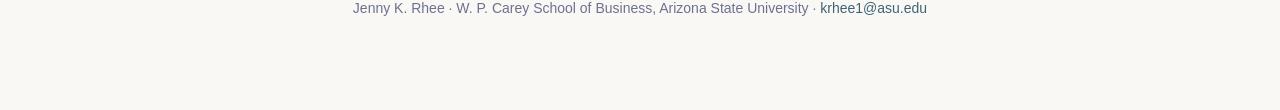
==== commit bc4394ee: "Update index.html" ====
--- a/index.html
+++ b/index.html
@@ -7,7 +7,7 @@
   <meta name="description" content="Ph.D. candidate in Information Systems at Arizona State University. Research on digital health, causal inference, and healthcare innovation.">
   <link rel="preconnect" href="https://fonts.googleapis.com">
   <link rel="preconnect" href="https://fonts.gstatic.com" crossorigin>
-  <link href="https://fonts.googleapis.com/css2?family=Inter+Tight:wght@400;500&family=EB+Garamond:wght@400;600&display=swap" rel="stylesheet">
+  <link href="https://fonts.googleapis.com/css2?family=Inter:wght@400;500&family=Crimson+Pro:wght@400;600&display=swap" rel="stylesheet">
   <link rel="stylesheet" href="css/style.css" />
 </head>
 
@@ -40,19 +40,16 @@
         <img src="rhee_headshot.jpg" alt="headshot" />
       </div>
 
-        <div class="contact-links below-photo">
+      <div class="home-info">
+        <h1>Jenny (Kyuyeon) Rhee</h1>
+        <p class="title">Ph.D. Candidate in Information Systems</p>
+        <p class="affiliation">W. P. Carey School of Business, Arizona State University</p>
+
+        <div class="contact-links">
           <a href="mailto:krhee1@asu.edu"  target="_blank" rel="noopener noreferrer">Email</a>
 	 <a href="https://www.linkedin.com/in/kyuyeon-jenny-rhee-9946321b9/" target="_blank" rel="noopener noreferrer">LinkedIn</a>
           <!-- <a href="https://scholar.google.com/" target="_blank" rel="noopener noreferrer">Google Scholar</a> -->
         </div>
-  	  </div>
-	
-      <div class="home-info">
-        <h1>Jenny (Kyuyeon) Rhee</h1>
-        <p class="title">Ph.D. Candidate in Information Systems</p>
-        <p class="affiliation">W. P. Carey School of Business, Arizona State University</p>
-
-
 
 	<!-- <div class="topic-chips">
 	  <span class="chip">Digital Health</span>
@@ -137,13 +134,13 @@
 	    tabindex="0"
 	    role="button"
 	    data-topline="In preparation for submission to Management Science"
-	    data-title="Telehealth and the Reorganization of In-Person Provider Workload: Evidence from a Centralized Virtual Care Model"
+	    data-title="The Impact of Telehealth Exposure on Provider Workload"
 	    data-authors="K. Rhee, S. Lekwijit, X. Liu, P. Chen"
 	    data-venue="Presented at WISE 2024 · CHITA 2024"
 	    data-abstract="Telehealth is often introduced with the expectation that it will alleviate pressure on in-person care. In practice, however, it may reorganize how clinical work is generated and distributed across providers. Prior research suggests that video visits increase downstream utilization, yet their implications for provider workload remain poorly understood, particularly in settings where telehealth is delivered by a separate care team. We examine how telehealth affects in-person provider workload along three dimensions: volume, variability, and complexity. We analyze data from a large health system that introduced a centralized telehealth program staffed by a dedicated virtual care team, in which in-person providers are indirectly exposed through changes in their patient panels’ care-seeking behavior. Guided by a queuing-based framework, we conceptualize telehealth as a front-end entry point that reshapes arrivals to the in-person care queue and estimate causal effects using a two-stage least squares approach exploiting variation in telehealth eligibility. We find that telehealth reorganizes in-person provider workload. First, telehealth exposure increases in-person visit volume. Second, it alters the temporal structure of demand by increasing the likelihood of capacity exceedance and concentrating demand in high-load periods. Third, telehealth shifts the composition of in-person care toward higher-comorbidity patients without increasing visit-level service intensity. These findings show that telehealth does not simply substitute for in-person care or uniformly increase workload. Instead, it reconfigures patient flows across channels, increasing volume, concentrating demand in peak periods, and shifting case mix toward more complex patients, with implications for capacity planning and workforce management in hybrid care delivery systems."
 	  >
 	    <div class="project-topline">In preparation for submission to Management Science</div>
-<h3>Telehealth and the Reorganization of In-Person Provider Workload: Evidence from a Centralized Virtual Care Model</h3>
+<h3>The Impact of Telehealth Exposure on Provider Workload</h3>
 	    <div class="project-authors">K. Rhee, S. Lekwijit, X. Liu, P. Chen</div>
 <p class="project-venue">Presented at WISE 2024 · CHITA 2024</p>
 <div class="project-hint">→</div>
--- a/css/style.css
+++ b/css/style.css
@@ -131,13 +131,13 @@
 }
 
 h1, h2, h3 {
-  font-family: 'Source Serif 4', Georgia, 'Times New Roman', serif;
+  font-family: 'Crimson Pro', Georgia, 'Times New Roman', serif;
 }
 
 .home-info h1 {
   margin-top: 0;
   margin-bottom: 6px;
-  font-family: 'Source Serif 4', Georgia, 'Times New Roman', serif;
+  font-family: 'Crimson Pro', Georgia, 'Times New Roman', serif;
   font-weight: 600;
   letter-spacing: -0.03em;   /* tighter horizontal spacing */
   line-height: 1.05;
@@ -145,7 +145,7 @@
 }
 .title,
 .affiliation {
-  font-family: 'Source Serif 4', Georgia, 'Times New Roman', serif;
+  font-family: 'Crimson Pro', Georgia, 'Times New Roman', serif;
   font-weight: 400;
   letter-spacing: -0.01em;
   line-height: 1.15;
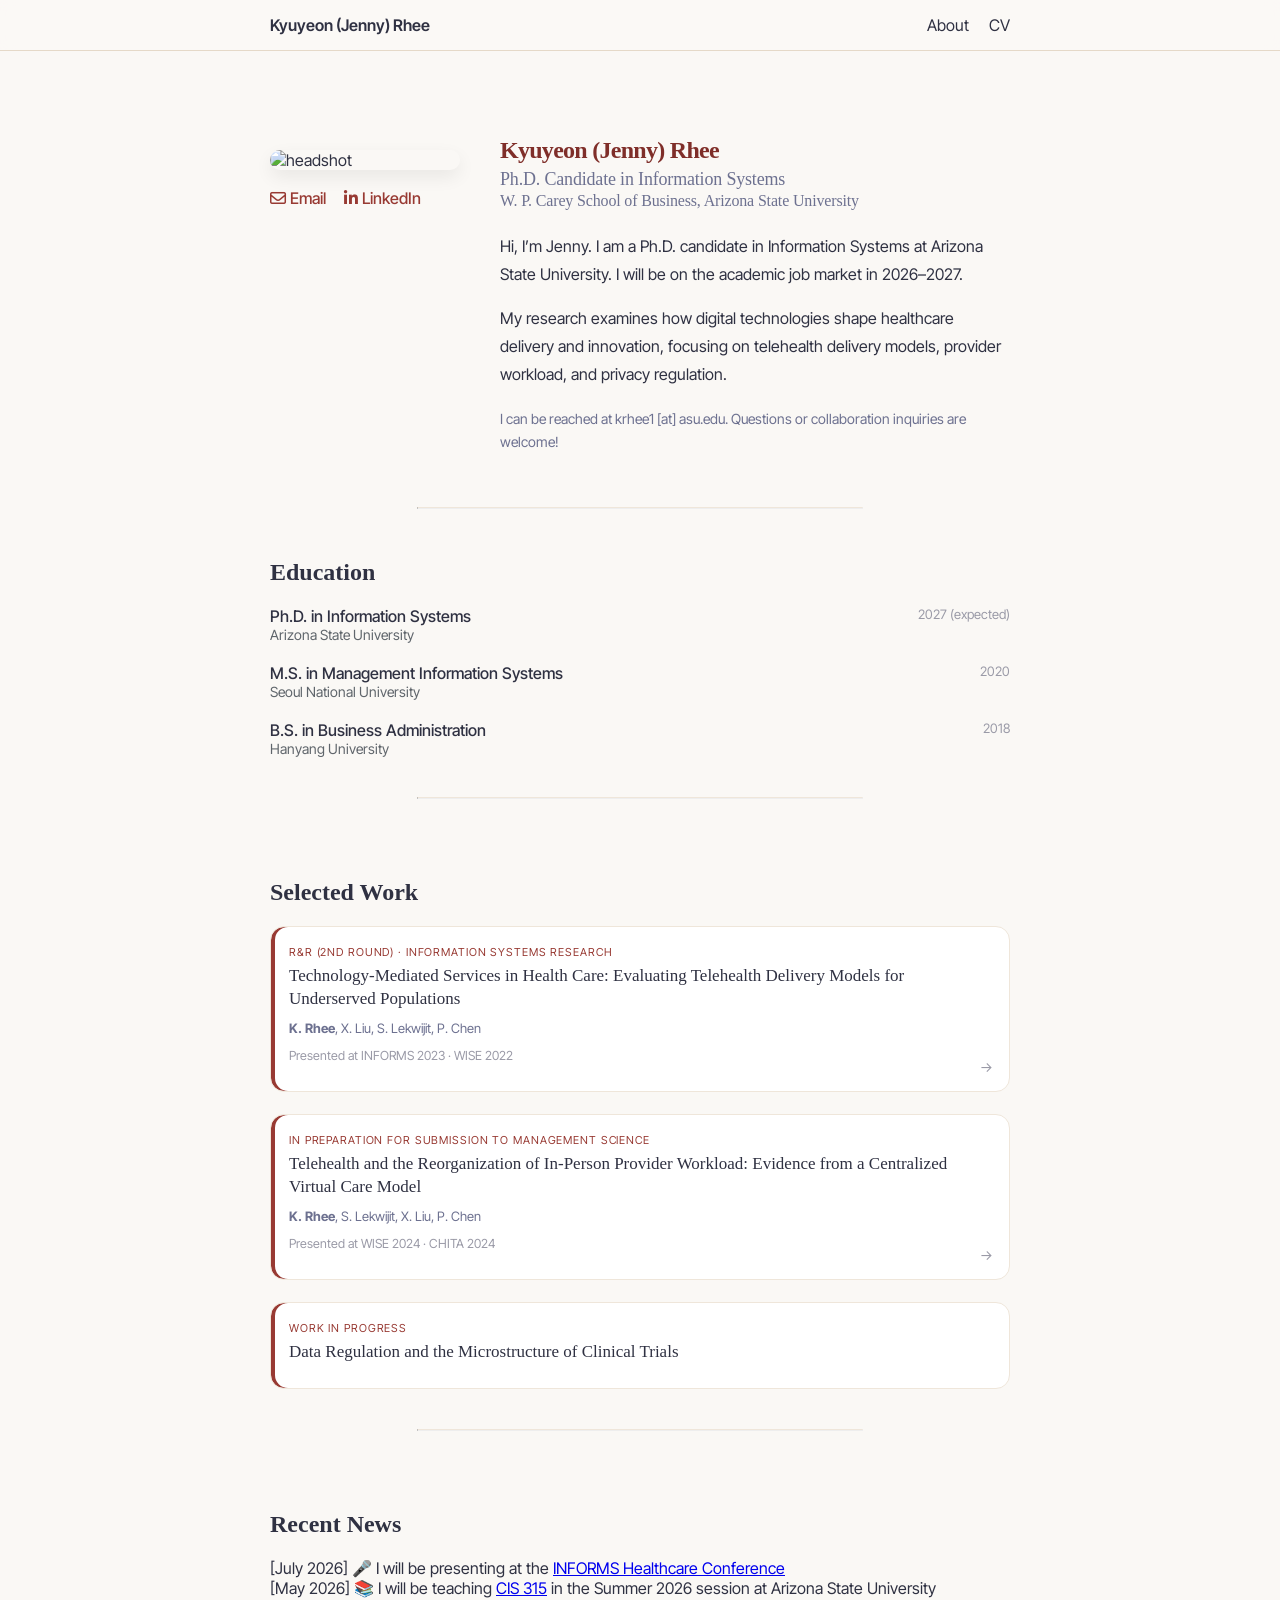
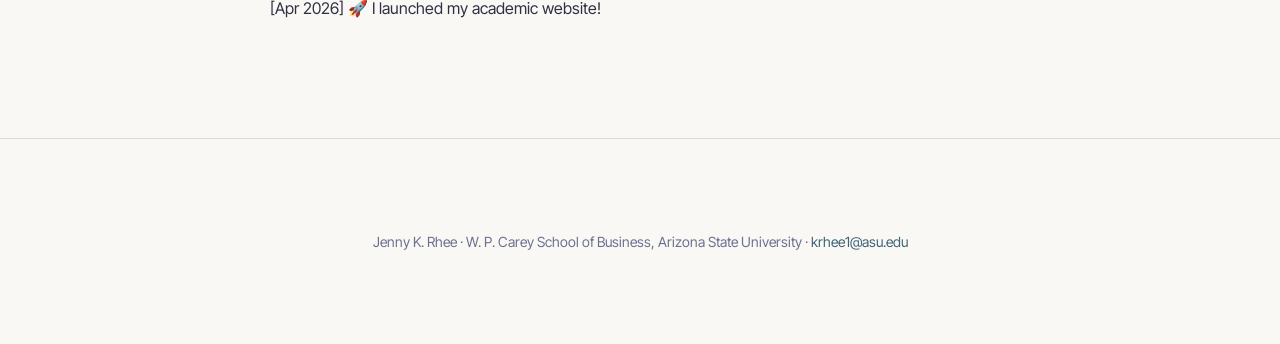
==== commit 03667ad5: "Update index.html" ====
--- a/index.html
+++ b/index.html
@@ -3,12 +3,13 @@
 <head>
   <meta charset="UTF-8" />
   <meta name="viewport" content="width=device-width, initial-scale=1.0" />
-  <title>Jenny (Kyuyeon) Rhee</title>
+  <title>Kyuyeon (Jenny) Rhee</title>
   <meta name="description" content="Ph.D. candidate in Information Systems at Arizona State University. Research on digital health, causal inference, and healthcare innovation.">
   <link rel="preconnect" href="https://fonts.googleapis.com">
   <link rel="preconnect" href="https://fonts.gstatic.com" crossorigin>
-  <link href="https://fonts.googleapis.com/css2?family=Inter:wght@400;500&family=Crimson+Pro:wght@400;600&display=swap" rel="stylesheet">
+  <link href="https://fonts.googleapis.com/css2?family=Inter+Tight:wght@400;500;600&display=swap" rel="stylesheet">
   <link rel="stylesheet" href="css/style.css" />
+  <link rel="stylesheet" href="https://cdnjs.cloudflare.com/ajax/libs/font-awesome/6.5.0/css/all.min.css">
 </head>
 
 
@@ -18,7 +19,7 @@
 <!-- Navigation -->
 <nav>
   <div class="nav-inner">
-    <a href="index.html" class="nav-brand">Jenny (Kyuyeon) Rhee</a>
+    <a href="index.html" class="nav-brand">Kyuyeon (Jenny) Rhee</a>
     <ul class="nav-links">
       <li><a href="index.html">About</a></li>
       <!-- <li><a href="research.html">Research</a></li> -->
@@ -38,18 +39,25 @@
 
       <div class="home-photo">
         <img src="rhee_headshot.jpg" alt="headshot" />
+
+        <div class="contact-links">
+	  <a href="mailto:krhee1@asu.edu" target="_blank" aria-label="Email">
+    	  <i class="fa-regular fa-envelope"></i>
+    	  <span>Email</span>
+  	  </a>
+	  <a href="https://www.linkedin.com/in/kyuyeon-jenny-rhee-9946321b9/" target="_blank" aria-label="LinkedIn">
+    	  <i class="fa-brands fa-linkedin-in"></i>
+    	  <span>LinkedIn</span>
+  	  </a>
+        </div>
       </div>
 
       <div class="home-info">
-        <h1>Jenny (Kyuyeon) Rhee</h1>
+        <h1>Kyuyeon (Jenny) Rhee</h1>
         <p class="title">Ph.D. Candidate in Information Systems</p>
         <p class="affiliation">W. P. Carey School of Business, Arizona State University</p>
 
-        <div class="contact-links">
-          <a href="mailto:krhee1@asu.edu"  target="_blank" rel="noopener noreferrer">Email</a>
-	 <a href="https://www.linkedin.com/in/kyuyeon-jenny-rhee-9946321b9/" target="_blank" rel="noopener noreferrer">LinkedIn</a>
-          <!-- <a href="https://scholar.google.com/" target="_blank" rel="noopener noreferrer">Google Scholar</a> -->
-        </div>
+
 
 	<!-- <div class="topic-chips">
 	  <span class="chip">Digital Health</span>
@@ -124,7 +132,7 @@
 	  >
 	    <div class="project-topline">R&amp;R (2nd round) · Information Systems Research</div>
 	      <h3>Technology-Mediated Services in Health Care: Evaluating Telehealth Delivery Models for Underserved Populations</h3>
-	    <div class="project-authors">K. Rhee, X. Liu, S. Lekwijit, P. Chen</div>
+	    <div class="project-authors"><strong>K. Rhee</strong>, X. Liu, S. Lekwijit, P. Chen</div>
 	      <p class="project-venue">Presented at INFORMS 2023 · WISE 2022</p>
 <div class="project-hint">→</div>
 	  </article>
@@ -134,14 +142,14 @@
 	    tabindex="0"
 	    role="button"
 	    data-topline="In preparation for submission to Management Science"
-	    data-title="The Impact of Telehealth Exposure on Provider Workload"
+	    data-title="Telehealth and the Reorganization of In-Person Provider Workload: Evidence from a Centralized Virtual Care Model"
 	    data-authors="K. Rhee, S. Lekwijit, X. Liu, P. Chen"
 	    data-venue="Presented at WISE 2024 · CHITA 2024"
 	    data-abstract="Telehealth is often introduced with the expectation that it will alleviate pressure on in-person care. In practice, however, it may reorganize how clinical work is generated and distributed across providers. Prior research suggests that video visits increase downstream utilization, yet their implications for provider workload remain poorly understood, particularly in settings where telehealth is delivered by a separate care team. We examine how telehealth affects in-person provider workload along three dimensions: volume, variability, and complexity. We analyze data from a large health system that introduced a centralized telehealth program staffed by a dedicated virtual care team, in which in-person providers are indirectly exposed through changes in their patient panels’ care-seeking behavior. Guided by a queuing-based framework, we conceptualize telehealth as a front-end entry point that reshapes arrivals to the in-person care queue and estimate causal effects using a two-stage least squares approach exploiting variation in telehealth eligibility. We find that telehealth reorganizes in-person provider workload. First, telehealth exposure increases in-person visit volume. Second, it alters the temporal structure of demand by increasing the likelihood of capacity exceedance and concentrating demand in high-load periods. Third, telehealth shifts the composition of in-person care toward higher-comorbidity patients without increasing visit-level service intensity. These findings show that telehealth does not simply substitute for in-person care or uniformly increase workload. Instead, it reconfigures patient flows across channels, increasing volume, concentrating demand in peak periods, and shifting case mix toward more complex patients, with implications for capacity planning and workforce management in hybrid care delivery systems."
 	  >
 	    <div class="project-topline">In preparation for submission to Management Science</div>
-<h3>The Impact of Telehealth Exposure on Provider Workload</h3>
-	    <div class="project-authors">K. Rhee, S. Lekwijit, X. Liu, P. Chen</div>
+<h3>Telehealth and the Reorganization of In-Person Provider Workload: Evidence from a Centralized Virtual Care Model</h3>
+	    <div class="project-authors"><strong>K. Rhee</strong>, S. Lekwijit, X. Liu, P. Chen</div>
 <p class="project-venue">Presented at WISE 2024 · CHITA 2024</p>
 <div class="project-hint">→</div>
 	  </article>
@@ -162,6 +170,33 @@
 
 	</div>
    </section>
+   <hr class="section-divider">
+   <section class="recent-news fade-in" id="news" style="animation-delay: 0.2s;">
+
+
+<!-- News -->
+<section class="news fade-in" id="news" style="animation-delay: 0.1s;">
+  <h2>Recent News</h2>
+
+  <div class="news-panel">
+
+	<div class="news-item">
+	  [July 2026] 🎤 I will be presenting at the <a href="https://meetings.informs.org/wordpress/healthcare/" target="_blank">INFORMS Healthcare Conference</a>
+	</div>
+
+	<div class="news-item">
+	  [May 2026] 📚 I will be teaching <a href="https://docs.google.com/document/d/17JxEjjcWonciHCqz4W6uE7zC8GpWSr_G1X8rMfqsYN0/edit?usp=sharing" target="_blank">CIS 315</a> in the Summer 2026 session at Arizona State University
+	</div>
+
+	<div class="news-item">
+	  [Apr 2026] 🚀 I launched my academic website!
+	</div>
+
+  </div>
+</section>
+
+
+
 
   </div>
 </main>
